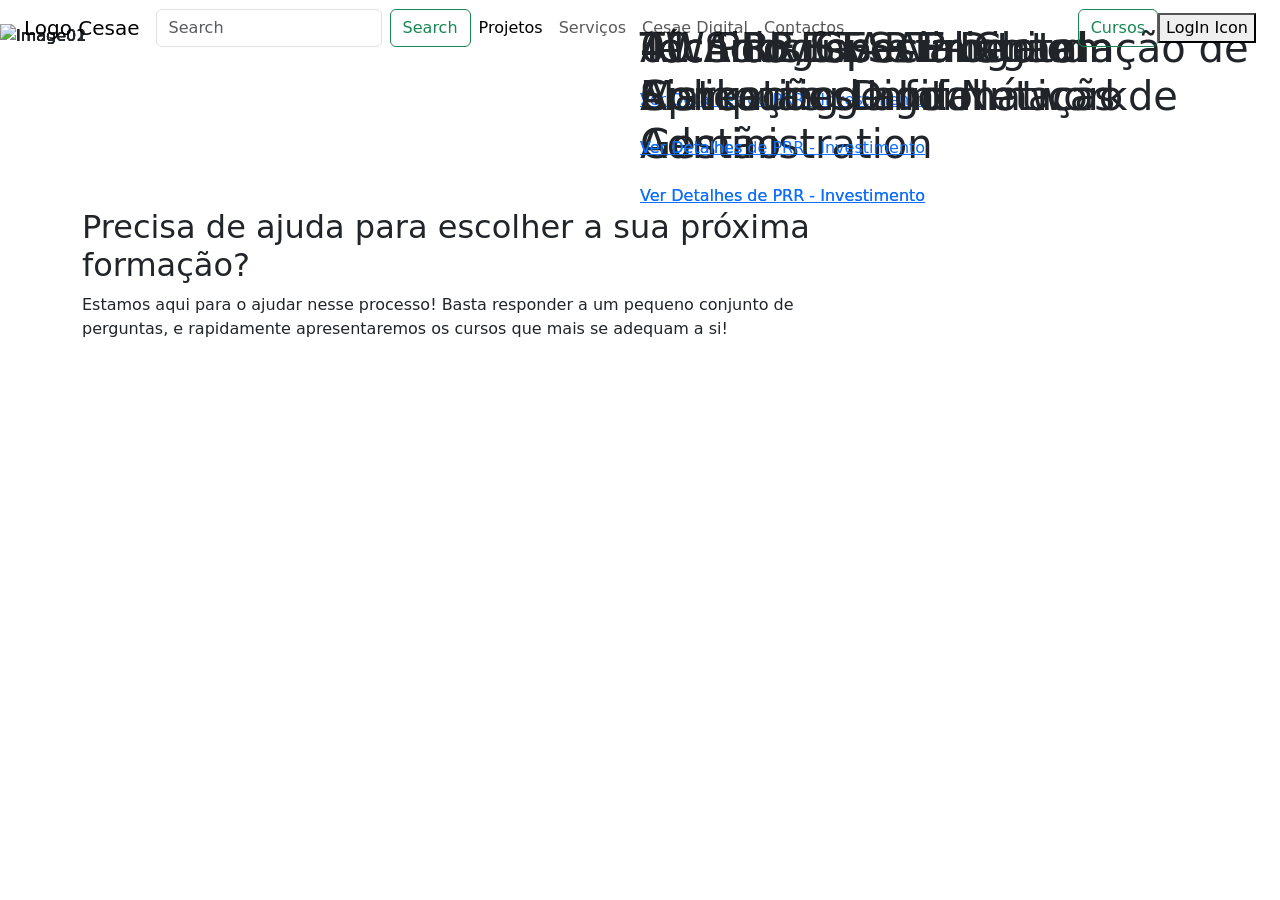
==== index.html @ 1651bfd6 "Simbine_Esqueleto" ====
<!DOCTYPE html>
<html lang="pt">
<head>
    <meta charset="UTF-8">
    <meta name="viewport" content="width=device-width, initial-scale=1.0">
    <title>Document</title>
</head>
<link rel="stylesheet" href="https://cdn.jsdelivr.net/npm/bootstrap@5.3.8/dist/css/bootstrap.min.css">
<link rel="shortcut icon" href="images/icons/favicon.png" type="image/x-icon">
<body>
<!----Barra NAV-->
<!----Source (https://getbootstrap.com/docs/5.3/components/navbar/)-->


<nav class="navbar navbar-expand-lg fixed-top">
  <div class="container-fluid px-3 px-lg-4">
    <a class="navbar-brand" href="#">
        <img src="">Logo Cesae</a>
    <form class="d-flex" role="search">
        <input class="form-control me-2" type="search" placeholder="Search" aria-label="Search"/>
        <button class="btn btn-outline-success" type="submit">Search</button>
    </form>

    <button class="navbar-toggler" type="button" data-bs-toggle="collapse" data-bs-target="#navbarSupportedContent" aria-controls="navbarSupportedContent" aria-expanded="false" aria-label="Toggle navigation">
      <span class="navbar-toggler-icon"></span>
    </button>
    <div class="collapse navbar-collapse" id="navbarSupportedContent">
      <ul class="navbar-nav me-auto mb-2 mb-lg-0">
        <li class="nav-item"><a class="nav-link active" aria-current="page" href="#">Projetos</a></li>
        <li class="nav-item"><a class="nav-link" href="#">Serviços</a></li>
        <li class="nav-item"><a class="nav-link" href="#">Cesae Digital</a></li>
        <li class="nav-item"><a class="nav-link" href="#">Contactos</a></li>
    </ul>
        <button class="navbar-toggler" type="button" data-bs-toggle="collapse" data-bs-target="#navbarSupportedContent" aria-controls="navbarSupportedContent" aria-expanded="false" aria-label="Toggle navigation">
        <span class="navbar-toggler-icon"></span>
        </button>
        <button class="btn btn-outline-success" type="submit">Cursos</button>
        <button> LogIn Icon</button>
    </div>
  </div>
</nav>

<!---Secçao_Hero_carousel (Turn vertical)-->
<br>
<section>
<div id="carouselExampleAutoplaying" class="carousel slide carousel-vertical" data-bs-ride="carousel">
  <div class="carousel-inner">

    <div class="carousel-item active">
        <div class="row g-0 h-100">
            <div class="col-lg-6 hero-image">
                <img src="" class="d-block w-100" alt="Image01">
            </div>
            <div class="col-lg-6 hero-content d-flex flex-column justify-content-center">
                <h2 class="display-6">01. PRR Investimento</h2>
                <p class="mb-1"></p>
                <p class="mb-1"></p>
                <a class="link-primary" href="#">Ver Detalhes de PRR - Investimento</a>

            </div>
        </div>
    </div>
    
    <div class="carousel-item active">
        <div class="row g-0 h-100">
            <div class="col-lg-6 hero-image">
                <img src="" class="d-block w-100" alt="Image02">
            </div>
            <div class="col-lg-6 hero-content d-flex flex-column justify-content-center">
                <h2 class="display-6">40 Anos CESAE Digital</h2>
                <p class="mb-1"></p>
                <p class="mb-1"></p>
                <a class="link-primary" href="#">2</a>

            </div>
        </div>
    </div>

    <div class="carousel-item active">
        <div class="row g-0 h-100">
            <div class="col-lg-6 hero-image">
                <img src="" class="d-block w-100" alt="Image01">
            </div>
            <div class="col-lg-6 hero-content d-flex flex-column justify-content-center">
                <h2 class="display-6">AWS RE/START - Cloud Computing and Network Administration</h2>
                <p class="mb-1"></p>
                <p class="mb-1"></p>
                <a class="link-primary" href="#">Ver Detalhes de PRR - Investimento</a>

            </div>
        </div>
    </div>

    <div class="carousel-item active">
        <div class="row g-0 h-100">
            <div class="col-lg-6 hero-image">
                <img src="" class="d-block w-100" alt="Image01">
            </div>
            <div class="col-lg-6 hero-content d-flex flex-column justify-content-center">
                <h2 class="display-6">Técnico Especialista em Aplicações Informáticas de Gestão</h2>
                <p class="mb-1"></p>
                <p class="mb-1"></p>
                <a class="link-primary" href="#">Ver Detalhes de PRR - Investimento</a>

            </div>
        </div>
    </div>

    <div class="carousel-item active">
        <div class="row g-0 h-100">
            <div class="col-lg-6 hero-image">
                <img src="" class="d-block w-100" alt="Image01">
            </div>
            <div class="col-lg-6 hero-content d-flex flex-column justify-content-center">
                <h2 class="display-6">Tecnologias e Programação de Sistemas de Informação</h2>
                <p class="mb-1"></p>
                <p class="mb-1"></p>
                <a class="link-primary" href="#">Ver Detalhes de PRR - Investimento</a>

            </div>
        </div>
    </div>

    <div class="carousel-item active">
        <div class="row g-0 h-100">
            <div class="col-lg-6 hero-image">
                <img src="" class="d-block w-100" alt="Image01">
            </div>
            <div class="col-lg-6 hero-content d-flex flex-column justify-content-center">
                <h2 class="display-6">Técnico Especialista em Marketing Digital</h2>
                <p class="mb-1"></p>
                <p class="mb-1"></p>
                <a class="link-primary" href="#">Ver Detalhes</a>

            </div>
        </div>
    </div>
    
    


</section>

<!---Secçao CTA_Purple-->
<section>
    <div class="container">
        <div class="row align-items-center">
            <div class="col-lg-8">
                <h2 class="">Precisa de ajuda para escolher a sua próxima formação?</h2>
                <p>Estamos aqui para o ajudar nesse processo! Basta responder a um pequeno conjunto de perguntas, e rapidamente apresentaremos os cursos que mais se adequam a si!</p>
            </div>
            <div>
                <a href="Preciso de ajuda"></a>
            </div>
        </div>
    </div>
</section>

<!---Fim Secçao CTA_Purple-->


<!---Secçao Cursos_Destaque-->
<section>







</section>

<!--Fim-Secçao Cursos_Destaque-->
    
</body>

<script src="https://cdn.jsdelivr.net/npm/bootstrap@5.3.8/dist/js/bootstrap.bundle.min.js"></script>

</html>
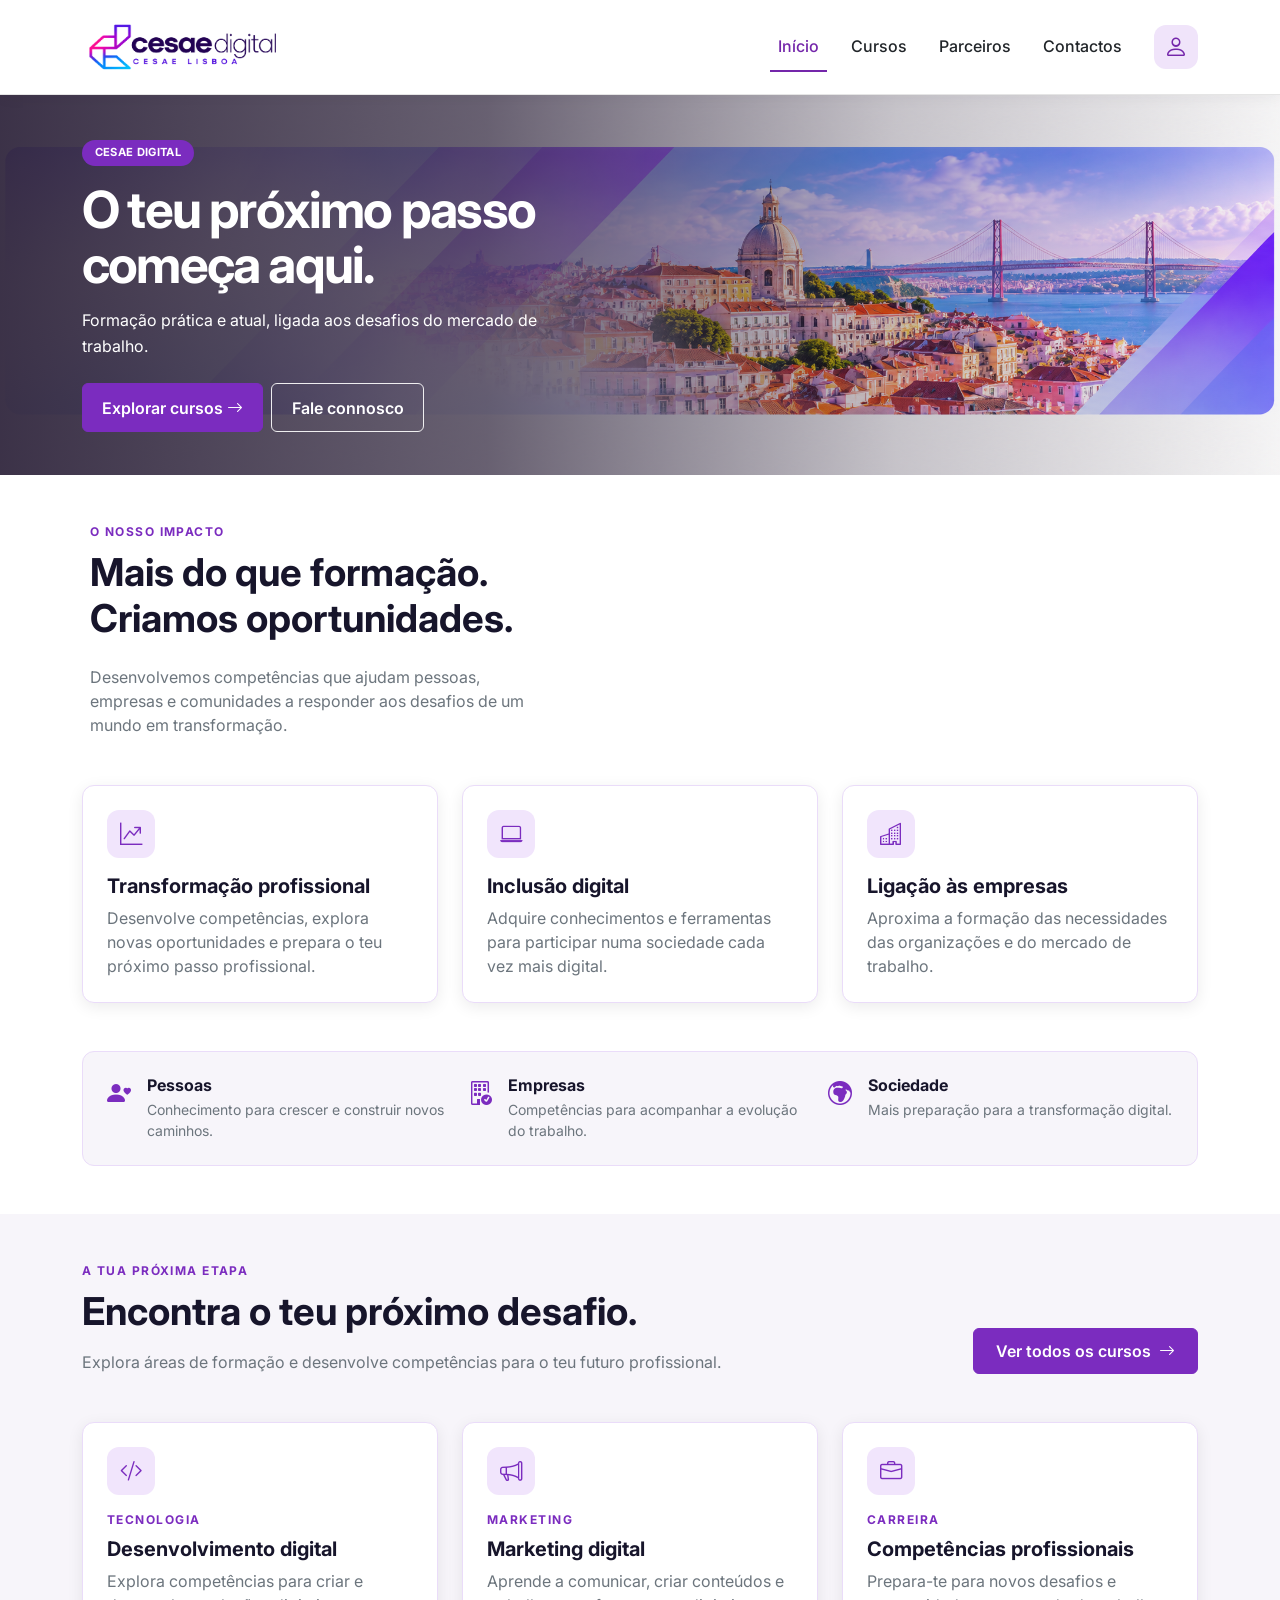
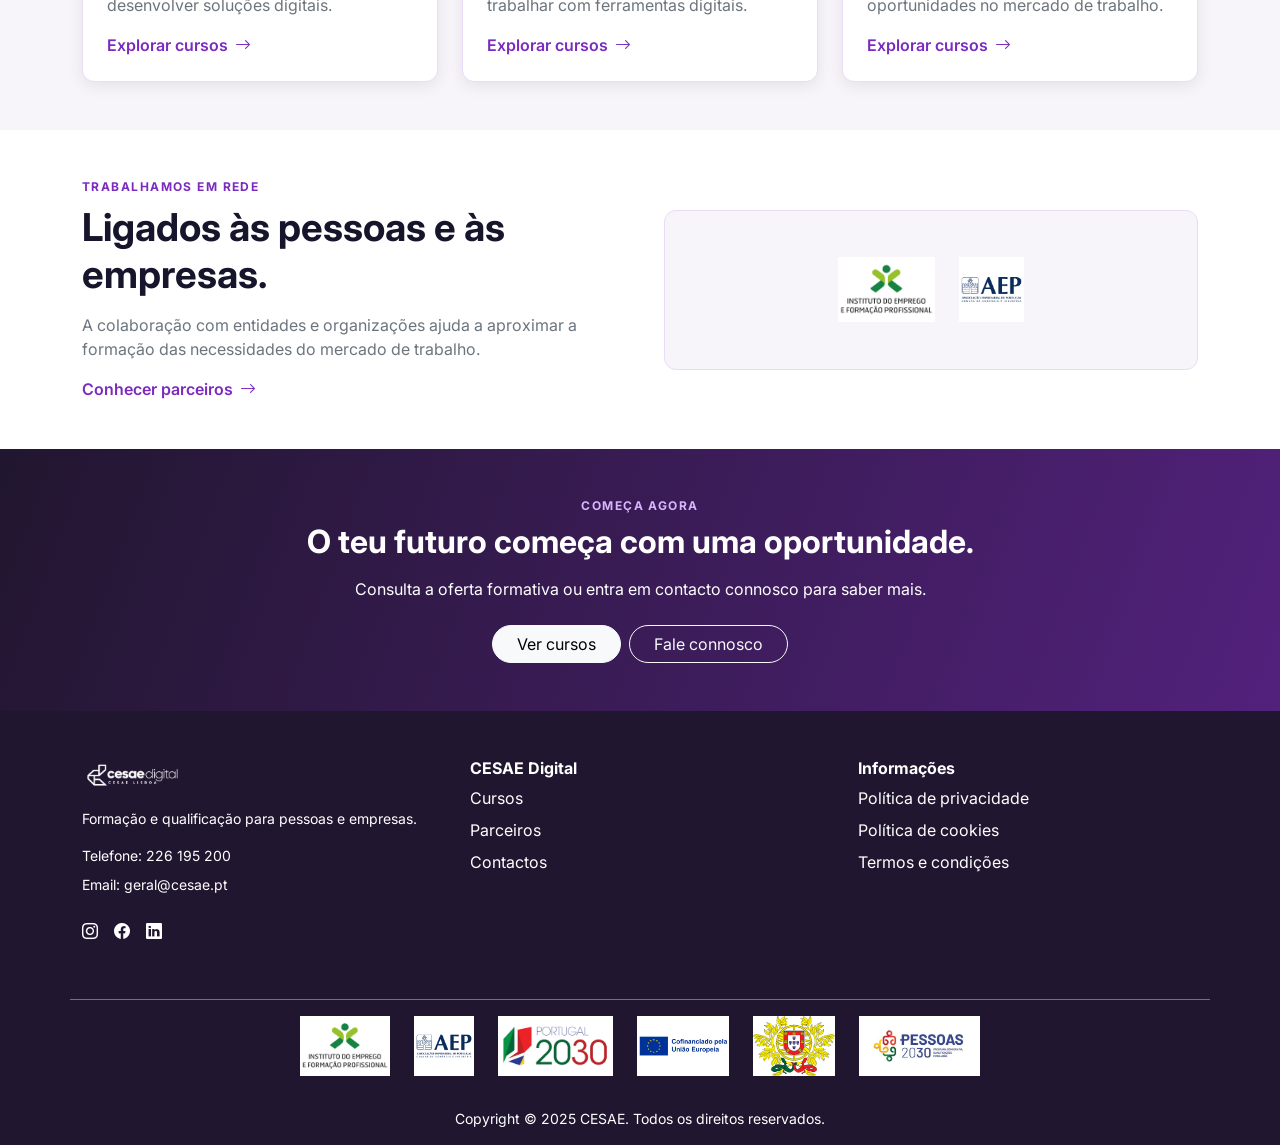
==== commit d720485d: "SocialFooter_Links_update" ====
--- a/index.html
+++ b/index.html
@@ -1,179 +1,584 @@
 <!DOCTYPE html>
 <html lang="pt">
+
 <head>
+
     <meta charset="UTF-8">
+
     <meta name="viewport" content="width=device-width, initial-scale=1.0">
-    <title>Document</title>
+
+    <title>Home</title>
+    <link rel="icon" href="/images/icons/favicon.png" type="image/png">
+
+    <!-- Fonte global: Inter, utilizada em todo o site -->
+    <link href="https://fonts.googleapis.com/css2?family=Inter:wght@400;500;600;700;800&display=swap" rel="stylesheet">
+
+    <!-- Bootstrap 5.3: grelha, componentes e utilitários de layout -->
+    <link href="https://cdn.jsdelivr.net/npm/bootstrap@5.3.8/dist/css/bootstrap.min.css" rel="stylesheet">
+
+    <!-- Bootstrap Icons: ícones de perfil, redes sociais e outros elementos -->
+    <link href="https://cdn.jsdelivr.net/npm/bootstrap-icons@1.11.3/font/bootstrap-icons.min.css" rel="stylesheet">
+
+    <!-- CSS global: estilos partilhados por todas as páginas -->
+    <link rel="stylesheet" href="../css/style.css">
+
+    <!-- CSS específico: estilos exclusivos da página de cursos -->
+    <link rel="stylesheet" href="css/index.css">
+
 </head>
-<link rel="stylesheet" href="https://cdn.jsdelivr.net/npm/bootstrap@5.3.8/dist/css/bootstrap.min.css">
-<link rel="shortcut icon" href="images/icons/favicon.png" type="image/x-icon">
+
 <body>
-<!----Barra NAV-->
-<!----Source (https://getbootstrap.com/docs/5.3/components/navbar/)-->
-
-
-<nav class="navbar navbar-expand-lg fixed-top">
-  <div class="container-fluid px-3 px-lg-4">
-    <a class="navbar-brand" href="#">
-        <img src="">Logo Cesae</a>
-    <form class="d-flex" role="search">
-        <input class="form-control me-2" type="search" placeholder="Search" aria-label="Search"/>
-        <button class="btn btn-outline-success" type="submit">Search</button>
-    </form>
-
-    <button class="navbar-toggler" type="button" data-bs-toggle="collapse" data-bs-target="#navbarSupportedContent" aria-controls="navbarSupportedContent" aria-expanded="false" aria-label="Toggle navigation">
-      <span class="navbar-toggler-icon"></span>
-    </button>
-    <div class="collapse navbar-collapse" id="navbarSupportedContent">
-      <ul class="navbar-nav me-auto mb-2 mb-lg-0">
-        <li class="nav-item"><a class="nav-link active" aria-current="page" href="#">Projetos</a></li>
-        <li class="nav-item"><a class="nav-link" href="#">Serviços</a></li>
-        <li class="nav-item"><a class="nav-link" href="#">Cesae Digital</a></li>
-        <li class="nav-item"><a class="nav-link" href="#">Contactos</a></li>
-    </ul>
-        <button class="navbar-toggler" type="button" data-bs-toggle="collapse" data-bs-target="#navbarSupportedContent" aria-controls="navbarSupportedContent" aria-expanded="false" aria-label="Toggle navigation">
-        <span class="navbar-toggler-icon"></span>
-        </button>
-        <button class="btn btn-outline-success" type="submit">Cursos</button>
-        <button> LogIn Icon</button>
-    </div>
-  </div>
-</nav>
-
-<!---Secçao_Hero_carousel (Turn vertical)-->
-<br>
-<section>
-<div id="carouselExampleAutoplaying" class="carousel slide carousel-vertical" data-bs-ride="carousel">
-  <div class="carousel-inner">
-
-    <div class="carousel-item active">
-        <div class="row g-0 h-100">
-            <div class="col-lg-6 hero-image">
-                <img src="" class="d-block w-100" alt="Image01">
-            </div>
-            <div class="col-lg-6 hero-content d-flex flex-column justify-content-center">
-                <h2 class="display-6">01. PRR Investimento</h2>
-                <p class="mb-1"></p>
-                <p class="mb-1"></p>
-                <a class="link-primary" href="#">Ver Detalhes de PRR - Investimento</a>
-
+
+
+    <!-- ========================================
+         1. NAVEGAÇÃO
+    ========================================= -->
+
+    <nav class="navbar navbar-expand-lg sticky-top bg-white">
+        <div class="container">
+            <a class="navbar-brand" href="index.html">
+                <img src="images/icons/cesae-digital-logo1.png" alt="CESAE Digital" class="logo-cesae">
+            </a>
+
+            <button class="navbar-toggler" type="button" data-bs-toggle="collapse" data-bs-target="#mainNav"
+                aria-controls="mainNav" aria-expanded="false" aria-label="Abrir menu">
+                <span class="navbar-toggler-icon"></span>
+            </button>
+
+            <div class="collapse navbar-collapse" id="mainNav">
+                <ul class="navbar-nav ms-auto align-items-lg-center gap-lg-3">
+                    <li class="nav-item">
+                        <a class="nav-link active" aria-current="page" href="index.html">Início</a>
+                    </li>
+                    <li class="nav-item">
+                        <a class="nav-link" href="pages/cursos.html">Cursos</a>
+                    </li>
+                    <li class="nav-item">
+                        <a class="nav-link" href="pages/parceiros.html">Parceiros</a>
+                    </li>
+                    <li class="nav-item">
+                        <a class="nav-link" href="pages/contactos.html">Contactos</a>
+                    </li>
+                    <li class="nav-item">
+                        <a class="btn-login ms-lg-2" href="#" aria-label="Iniciar sessão">
+                            <i class="bi bi-person" aria-hidden="true"></i>
+                        </a>
+                    </li>
+                </ul>
             </div>
         </div>
-    </div>
-    
-    <div class="carousel-item active">
-        <div class="row g-0 h-100">
-            <div class="col-lg-6 hero-image">
-                <img src="" class="d-block w-100" alt="Image02">
-            </div>
-            <div class="col-lg-6 hero-content d-flex flex-column justify-content-center">
-                <h2 class="display-6">40 Anos CESAE Digital</h2>
-                <p class="mb-1"></p>
-                <p class="mb-1"></p>
-                <a class="link-primary" href="#">2</a>
+    </nav>
+
+    <!-- Fim da navegação -->
+
+
+
+    <main>
+
+        <!-- ========================================
+             2. BANNER PRINCIPAL
+        ========================================= -->
+
+        <section class="home-hero" aria-labelledby="home-hero-title">
+            <img src="images/cursos/Header_Pag_Cursos.png" alt="" aria-hidden="true" class="home-hero-image">
+
+            <div class="home-hero-overlay"></div>
+
+            <div class="container home-hero-content">
+                <div class="row">
+                    <div class="col-12 col-md-8 col-lg-6">
+                        <span class="badge rounded-pill mb-3">
+                            CESAE DIGITAL
+                        </span>
+
+                        <h1 id="home-hero-title" class="fw-bold mb-3">
+                            O teu próximo passo começa aqui.
+                        </h1>
+
+                        <p class="mb-4">
+                            Formação prática e atual, ligada aos desafios do mercado de trabalho.
+                        </p>
+
+                        <div class="d-flex flex-column flex-sm-row gap-2">
+                            <a href="pages/cursos.html" class="btn btn-brand">
+                                Explorar cursos
+                                <i class="bi bi-arrow-right ms-1" aria-hidden="true"></i>
+                            </a>
+
+                            <a href="pages/contactos.html" class="btn btn-outline-light">
+                                Fale connosco
+                            </a>
+                        </div>
+                    </div>
+                </div>
+            </div>
+        </section>
+
+        <!-- ========================================
+             3. IMPACTO INSTITUCIONAL
+        ========================================= -->
+
+        <section class="home-impact py-4 py-lg-5">
+
+            <div class="container">
+
+                <div class="container align-items-end g-3 mb-4 mb-lg-5">
+
+                    <div class="col-12 col-lg-7">
+                        <p class="section-label mb-2">O NOSSO IMPACTO</p>
+
+                        <h2 class="section-title fw-bold mb-0">
+                            Mais do que formação.
+                            <span class="d-block">Criamos oportunidades.</span>
+                        </h2>
+                    </div>
+                    <br>
+                    <div class="col-12 col-lg-5">
+                        <p class="text-secondary mb-0">
+                            Desenvolvemos competências que ajudam pessoas,
+                            empresas e comunidades a responder aos desafios
+                            de um mundo em transformação.
+                        </p>
+                    </div>
+
+                </div>
+
+
+                <div class="row row-cols-1 row-cols-md-3 g-3 g-lg-4 mb-4 mb-lg-5">
+
+                    <div class="col">
+                        <article class="impact-card h-100 p-3 p-lg-4">
+
+                            <div class="impact-icon mb-3">
+                                <i class="bi bi-graph-up-arrow" aria-hidden="true"></i>
+                            </div>
+
+                            <h3 class="h5 fw-bold">Transformação profissional</h3>
+
+                            <p class="text-secondary mb-0">
+                                Desenvolve competências, explora novas oportunidades
+                                e prepara o teu próximo passo profissional.
+                            </p>
+
+                        </article>
+                    </div>
+
+                    <div class="col">
+                        <article class="impact-card h-100 p-3 p-lg-4">
+
+                            <div class="impact-icon mb-3">
+                                <i class="bi bi-laptop" aria-hidden="true"></i>
+                            </div>
+
+                            <h3 class="h5 fw-bold">Inclusão digital</h3>
+
+                            <p class="text-secondary mb-0">
+                                Adquire conhecimentos e ferramentas para participar
+                                numa sociedade cada vez mais digital.
+                            </p>
+
+                        </article>
+                    </div>
+
+                    <div class="col">
+                        <article class="impact-card h-100 p-3 p-lg-4">
+
+                            <div class="impact-icon mb-3">
+                                <i class="bi bi-buildings" aria-hidden="true"></i>
+                            </div>
+
+                            <h3 class="h5 fw-bold">Ligação às empresas</h3>
+
+                            <p class="text-secondary mb-0">
+                                Aproxima a formação das necessidades das organizações
+                                e do mercado de trabalho.
+                            </p>
+
+                        </article>
+                    </div>
+
+                </div>
+
+
+                <!-- Pessoas, empresas e sociedade -->
+
+                <div class="impact-strip p-3 p-lg-4">
+
+                    <div class="row g-3">
+
+                        <div class="col-12 col-md-4">
+                            <div class="d-flex gap-3 align-items-start">
+                                <i class="bi bi-person-heart impact-strip-icon" aria-hidden="true"></i>
+
+                                <div>
+                                    <h3 class="h6 fw-bold mb-1">Pessoas</h3>
+                                    <p class="small text-secondary mb-0">
+                                        Conhecimento para crescer e construir novos caminhos.
+                                    </p>
+                                </div>
+                            </div>
+                        </div>
+
+                        <div class="col-12 col-md-4">
+                            <div class="d-flex gap-3 align-items-start">
+                                <i class="bi bi-building-check impact-strip-icon" aria-hidden="true"></i>
+
+                                <div>
+                                    <h3 class="h6 fw-bold mb-1">Empresas</h3>
+                                    <p class="small text-secondary mb-0">
+                                        Competências para acompanhar a evolução do trabalho.
+                                    </p>
+                                </div>
+                            </div>
+                        </div>
+
+                        <div class="col-12 col-md-4">
+                            <div class="d-flex gap-3 align-items-start">
+                                <i class="bi bi-globe-europe-africa impact-strip-icon" aria-hidden="true"></i>
+
+                                <div>
+                                    <h3 class="h6 fw-bold mb-1">Sociedade</h3>
+                                    <p class="small text-secondary mb-0">
+                                        Mais preparação para a transformação digital.
+                                    </p>
+                                </div>
+                            </div>
+                        </div>
+
+                    </div>
+                </div>
+
+            </div>
+        </section>
+
+
+        <!-- ========================================
+             4. CURSOS EM DESTAQUE
+             Uma única secção de formação.
+        ========================================= -->
+
+        <section class="home-courses py-4 py-lg-5">
+
+            <div class="container">
+
+                <div class="row align-items-end g-3 mb-4 mb-lg-5">
+
+                    <div class="col-12 col-lg-8">
+                        <p class="section-label mb-2">A TUA PRÓXIMA ETAPA</p>
+
+                        <h2 class="section-title fw-bold mb-3">
+                            Encontra o teu próximo desafio.
+                        </h2>
+
+                        <p class="text-secondary mb-0">
+                            Explora áreas de formação e desenvolve competências
+                            para o teu futuro profissional.
+                        </p>
+                    </div>
+
+                    <div class="col-12 col-lg-4 text-lg-end">
+                        <a href="pages/cursos.html" class="btn btn-brand">
+                            Ver todos os cursos
+                            <i class="bi bi-arrow-right ms-1" aria-hidden="true"></i>
+                        </a>
+                    </div>
+
+                </div>
+
+
+                <div class="row row-cols-1 row-cols-sm-2 row-cols-lg-3 g-3 g-lg-4">
+
+                    <div class="col">
+                        <article class="course-card h-100 p-3 p-lg-4">
+
+                            <div class="course-icon mb-3">
+                                <i class="bi bi-code-slash" aria-hidden="true"></i>
+                            </div>
+
+                            <p class="section-label mb-2">TECNOLOGIA</p>
+
+                            <h3 class="h5 fw-bold">Desenvolvimento digital</h3>
+
+                            <p class="text-secondary">
+                                Explora competências para criar e desenvolver soluções digitais.
+                            </p>
+
+                            <a href="pages/cursos.html" class="card-link">
+                                Explorar cursos
+                                <i class="bi bi-arrow-right" aria-hidden="true"></i>
+                            </a>
+
+                        </article>
+                    </div>
+
+                    <div class="col">
+                        <article class="course-card h-100 p-3 p-lg-4">
+
+                            <div class="course-icon mb-3">
+                                <i class="bi bi-megaphone" aria-hidden="true"></i>
+                            </div>
+
+                            <p class="section-label mb-2">MARKETING</p>
+
+                            <h3 class="h5 fw-bold">Marketing digital</h3>
+
+                            <p class="text-secondary">
+                                Aprende a comunicar, criar conteúdos e trabalhar
+                                com ferramentas digitais.
+                            </p>
+
+                            <a href="pages/cursos.html" class="card-link">
+                                Explorar cursos
+                                <i class="bi bi-arrow-right" aria-hidden="true"></i>
+                            </a>
+
+                        </article>
+                    </div>
+
+                    <div class="col">
+                        <article class="course-card h-100 p-3 p-lg-4">
+
+                            <div class="course-icon mb-3">
+                                <i class="bi bi-briefcase" aria-hidden="true"></i>
+                            </div>
+
+                            <p class="section-label mb-2">CARREIRA</p>
+
+                            <h3 class="h5 fw-bold">Competências profissionais</h3>
+
+                            <p class="text-secondary">
+                                Prepara-te para novos desafios e oportunidades
+                                no mercado de trabalho.
+                            </p>
+
+                            <a href="pages/cursos.html" class="card-link">
+                                Explorar cursos
+                                <i class="bi bi-arrow-right" aria-hidden="true"></i>
+                            </a>
+
+                        </article>
+                    </div>
+
+                </div>
+
+            </div>
+        </section>
+
+
+        <!-- ========================================
+             5. PARCERIAS
+        ========================================= -->
+
+        <section class="home-partners py-4 py-lg-5">
+
+            <div class="container">
+
+                <div class="row align-items-center g-4 g-lg-5">
+
+                    <div class="col-12 col-lg-6">
+
+                        <p class="section-label mb-2">TRABALHAMOS EM REDE</p>
+
+                        <h2 class="section-title fw-bold mb-3">
+                            Ligados às pessoas e às empresas.
+                        </h2>
+
+                        <p class="text-secondary mb-3">
+                            A colaboração com entidades e organizações ajuda
+                            a aproximar a formação das necessidades do mercado
+                            de trabalho.
+                        </p>
+
+                        <a href="pages/parceiros.html" class="card-link">
+                            Conhecer parceiros
+                            <i class="bi bi-arrow-right" aria-hidden="true"></i>
+                        </a>
+
+                    </div>
+
+                    <div class="col-12 col-lg-6">
+
+                        <div class="partner-logos d-flex flex-wrap align-items-center
+                                    justify-content-center gap-4 p-4">
+
+                            <img src="images/footer/iefp.png" alt="IEFP" loading="lazy">
+
+                            <img src="images/footer/aep.png" alt="AEP" loading="lazy">
+
+                        </div>
+
+                    </div>
+
+                </div>
+
+            </div>
+        </section>
+
+
+        <!-- ========================================
+             6. CHAMADA PARA AÇÃO
+        ========================================= -->
+
+        <section class="home-cta py-4 py-lg-5 text-center text-white">
+
+            <div class="container">
+
+                <p class="cta-label mb-2">COMEÇA AGORA</p>
+
+                <h2 class="fw-bold mb-3">
+                    O teu futuro começa com uma oportunidade.
+                </h2>
+
+                <p class="mx-auto mb-4">
+                    Consulta a oferta formativa ou entra em contacto connosco
+                    para saber mais.
+                </p>
+
+                <div class="d-flex flex-column flex-sm-row justify-content-center gap-2">
+
+                    <a href="pages/cursos.html" class="btn btn-light rounded-pill px-4">
+                        Ver cursos
+                    </a>
+
+                    <a href="pages/contactos.html" class="btn btn-outline-light rounded-pill px-4">
+                        Fale connosco
+                    </a>
+
+                </div>
+
+            </div>
+        </section>
+
+    </main>
+
+
+    <!-- ========================================
+         7. RODAPÉ
+    ========================================= -->
+
+    <footer class="footer-cesae text-white">
+
+        <div class="container py-4 py-lg-5">
+
+            <div class="row g-4 g-lg-5">
+
+                <!-- Contactos -->
+
+                <div class="col-12 col-md-5 col-lg-4">
+
+                    <img src="images/icons/cesae-digital-logo-white.png" alt="CESAE Digital" class="footer-logo mb-3">
+
+                    <p class="small">
+                        Formação e qualificação para pessoas e empresas.
+                    </p>
+
+                    <address class="small">
+                        Telefone:
+                        <a href="tel:+351226195200" class="footer-link">
+                            226 195 200
+                        </a>
+                        <br>
+
+                        Email:
+                        <a href="mailto:geral@cesae.pt" class="footer-link">
+                            geral@cesae.pt
+                        </a>
+                    </address>
+
+                    <nav aria-label="Redes sociais" class="d-flex gap-3">
+
+                        <a href="https://www.instagram.com/cesae.digital/?hl=en" class="footer-link" aria-label="Instagram">
+                            <i class="bi bi-instagram" aria-hidden="true"></i>
+                        </a>
+
+                        <a href="https://www.facebook.com/CesaeDigital/" class="footer-link" aria-label="Facebook">
+                            <i class="bi bi-facebook" aria-hidden="true"></i>
+                        </a>
+
+                        <a href="https://www.linkedin.com/school/cesae-digital/home/" class="footer-link" aria-label="LinkedIn">
+                            <i class="bi bi-linkedin" aria-hidden="true"></i>
+                        </a>
+
+                    </nav>
+
+                </div>
+
+
+                <!-- Navegação -->
+
+                <nav class="col-6 col-md-3 col-lg-4" aria-label="Navegação do rodapé">
+
+                    <h2 class="h6 fw-bold">CESAE Digital</h2>
+
+                    <ul class="list-unstyled footer-list">
+                        <li><a href="pages/cursos.html" class="footer-link">Cursos</a></li>
+                        <li><a href="pages/parceiros.html" class="footer-link">Parceiros</a></li>
+                        <li><a href="pages/contactos.html" class="footer-link">Contactos</a></li>
+                    </ul>
+
+                </nav>
+
+
+                <!-- Informação legal -->
+
+                <nav class="col-6 col-md-4 col-lg-4" aria-label="Informação legal">
+
+                    <h2 class="h6 fw-bold">Informações</h2>
+
+                    <ul class="list-unstyled footer-list">
+                        <li><a href="#" class="footer-link">Política de privacidade</a></li>
+                        <li><a href="#" class="footer-link">Política de cookies</a></li>
+                        <li><a href="#" class="footer-link">Termos e condições</a></li>
+                    </ul>
+
+                </nav>
 
             </div>
         </div>
-    </div>
-
-    <div class="carousel-item active">
-        <div class="row g-0 h-100">
-            <div class="col-lg-6 hero-image">
-                <img src="" class="d-block w-100" alt="Image01">
-            </div>
-            <div class="col-lg-6 hero-content d-flex flex-column justify-content-center">
-                <h2 class="display-6">AWS RE/START - Cloud Computing and Network Administration</h2>
-                <p class="mb-1"></p>
-                <p class="mb-1"></p>
-                <a class="link-primary" href="#">Ver Detalhes de PRR - Investimento</a>
-
-            </div>
+
+
+        <!-- Entidades institucionais -->
+
+        <div class="container border-top border-secondary py-3">
+
+            <div class="d-flex flex-wrap justify-content-center align-items-center gap-4">
+
+                <img src="images/footer/iefp.png" alt="IEFP" class="footer-institutional-logo" loading="lazy">
+
+                <img src="images/footer/aep.png" alt="AEP" class="footer-institutional-logo" loading="lazy">
+
+                <img src="images/footer/apoio-1.png" alt="Entidade institucional" class="footer-institutional-logo"
+                    loading="lazy">
+
+                <img src="images/footer/apoio-2.png" alt="Entidade institucional" class="footer-institutional-logo"
+                    loading="lazy">
+
+                <img src="images/footer/apoio-3.png" alt="Entidade institucional" class="footer-institutional-logo"
+                    loading="lazy">
+
+                <img src="images/footer/apoio-4.png" alt="Entidade institucional" class="footer-institutional-logo"
+                    loading="lazy">
+
+            </div>
+
         </div>
-    </div>
-
-    <div class="carousel-item active">
-        <div class="row g-0 h-100">
-            <div class="col-lg-6 hero-image">
-                <img src="" class="d-block w-100" alt="Image01">
-            </div>
-            <div class="col-lg-6 hero-content d-flex flex-column justify-content-center">
-                <h2 class="display-6">Técnico Especialista em Aplicações Informáticas de Gestão</h2>
-                <p class="mb-1"></p>
-                <p class="mb-1"></p>
-                <a class="link-primary" href="#">Ver Detalhes de PRR - Investimento</a>
-
-            </div>
+
+
+        <div class="container text-center py-3">
+
+            <p class="small mb-0">
+                Copyright © 2025 CESAE. Todos os direitos reservados.
+            </p>
+
         </div>
-    </div>
-
-    <div class="carousel-item active">
-        <div class="row g-0 h-100">
-            <div class="col-lg-6 hero-image">
-                <img src="" class="d-block w-100" alt="Image01">
-            </div>
-            <div class="col-lg-6 hero-content d-flex flex-column justify-content-center">
-                <h2 class="display-6">Tecnologias e Programação de Sistemas de Informação</h2>
-                <p class="mb-1"></p>
-                <p class="mb-1"></p>
-                <a class="link-primary" href="#">Ver Detalhes de PRR - Investimento</a>
-
-            </div>
-        </div>
-    </div>
-
-    <div class="carousel-item active">
-        <div class="row g-0 h-100">
-            <div class="col-lg-6 hero-image">
-                <img src="" class="d-block w-100" alt="Image01">
-            </div>
-            <div class="col-lg-6 hero-content d-flex flex-column justify-content-center">
-                <h2 class="display-6">Técnico Especialista em Marketing Digital</h2>
-                <p class="mb-1"></p>
-                <p class="mb-1"></p>
-                <a class="link-primary" href="#">Ver Detalhes</a>
-
-            </div>
-        </div>
-    </div>
-    
-    
-
-
-</section>
-
-<!---Secçao CTA_Purple-->
-<section>
-    <div class="container">
-        <div class="row align-items-center">
-            <div class="col-lg-8">
-                <h2 class="">Precisa de ajuda para escolher a sua próxima formação?</h2>
-                <p>Estamos aqui para o ajudar nesse processo! Basta responder a um pequeno conjunto de perguntas, e rapidamente apresentaremos os cursos que mais se adequam a si!</p>
-            </div>
-            <div>
-                <a href="Preciso de ajuda"></a>
-            </div>
-        </div>
-    </div>
-</section>
-
-<!---Fim Secçao CTA_Purple-->
-
-
-<!---Secçao Cursos_Destaque-->
-<section>
-
-
-
-
-
-
-
-</section>
-
-<!--Fim-Secçao Cursos_Destaque-->
-    
+
+    </footer>
+
+
+    <!-- Bootstrap JavaScript -->
+
+    <script src="https://cdn.jsdelivr.net/npm/bootstrap@5.3.8/dist/js/bootstrap.bundle.min.js"></script>
+
 </body>
 
-<script src="https://cdn.jsdelivr.net/npm/bootstrap@5.3.8/dist/js/bootstrap.bundle.min.js"></script>
-
 </html>
--- a/css/style.css
+++ b/css/style.css
@@ -0,0 +1,301 @@
+
+/* ========================================
+   1. VARIÁVEIS GLOBAIS
+======================================== */
+
+:root {
+    --cor-primaria: #7B2CBF;
+    --cor-secundaria: #21162f;
+    --cor-texto: #17152b;
+    --cor-fundo: #ffffff;
+    --cor-fundo-claro: #f7f5fa;
+    --cor-texto-claro: #ffffff;
+    --cor-borda: #eadcf9;
+    --cor-destaque: #d8b4ff;
+
+    --fonte-principal: 'Inter', sans-serif;
+
+    --raio-cartao: 12px;
+    --sombra-cartao: 0 4px 16px rgba(0, 0, 0, 0.08);
+}
+
+/* ========================================
+   2. ESTILOS GERAIS
+======================================== */
+
+* {
+    box-sizing: border-box;
+}
+
+body {
+    margin: 0;
+    font-family: var(--fonte-principal);
+    color: var(--cor-texto);
+    background-color: var(--cor-fundo);
+}
+
+img {
+    max-width: 100%;
+    height: auto;
+}
+
+a {
+    text-decoration: none;
+}
+
+/* ========================================
+   3. LOGÓTIPO
+======================================== */
+
+.logo-cesae {
+    display: block;
+    width: 200px;
+    max-width: 100%;
+    height: auto;
+    object-fit: contain;
+}
+
+/* ========================================
+   4. NAVBAR
+   Referência visual: página Cursos
+======================================== */
+
+.navbar {
+    position: relative;
+    z-index: 1030;
+    min-height: 94px;
+    padding: 0;
+    background-color: #ffffff;
+    border-bottom: 1px solid #e5e5e5;
+    box-shadow: 0 2px 14px rgba(41, 36, 58, 0.06);
+}
+
+.navbar .container {
+    min-height: 94px;
+}
+
+.navbar .navbar-brand {
+    display: flex;
+    align-items: center;
+    margin-right: auto;
+}
+
+.navbar .navbar-brand img,
+.navbar .logo-cesae {
+    display: block;
+    width: 200px;
+    max-width: 100%;
+    height: auto;
+    object-fit: contain;
+}
+
+/* Links de navegação */
+
+.navbar .navbar-nav {
+    align-items: center;
+    gap: 1.25rem;
+}
+
+.navbar .nav-link {
+    position: relative;
+    display: inline-block;
+    padding: 12px 8px;
+    border-bottom: 2px solid transparent;
+    color: #212529;
+    font-family: "Inter", sans-serif;
+    font-size: 16px;
+    font-weight: 500;
+    transition: color 0.2s ease, border-color 0.2s ease;
+}
+
+.navbar .nav-link:hover,
+.navbar .nav-link.active {
+    color: #7426AA;
+    border-bottom-color: #7426AA;
+}
+
+.navbar .nav-link:focus-visible {
+    outline: 2px solid var(--cor-primaria);
+    outline-offset: 3px;
+}
+
+/* Botão de perfil */
+
+.navbar .btn-login {
+    display: inline-flex;
+    align-items: center;
+    justify-content: center;
+    width: 44px;
+    height: 44px;
+    margin-left: 0.5rem;
+    padding: 0;
+    color: #7426AA;
+    background-color: #f0e4fa;
+    border: none;
+    border-radius: 12px;
+    font-size: 24px;
+    line-height: 1;
+    text-decoration: none;
+    transition: background-color 0.2s ease, color 0.2s ease;
+}
+
+.navbar .btn-login:hover {
+    color: #581985;
+    background-color: #e5d0f5;
+}
+
+.navbar .btn-login i {
+    line-height: 1;
+}
+
+.navbar .btn-login:focus-visible {
+    outline: 2px solid var(--cor-primaria);
+    outline-offset: 3px;
+}
+
+/* Botão de menu mobile */
+
+.navbar .navbar-toggler {
+    border-color: var(--cor-borda);
+}
+
+.navbar .navbar-toggler:focus {
+    box-shadow: 0 0 0 0.15rem rgba(121, 40, 200, 0.2);
+}
+
+/* ========================================
+   5. BOTÕES
+======================================== */
+
+.btn-brand {
+    padding: 10px 22px;
+    color: var(--cor-texto-claro);
+    background-color: var(--cor-primaria);
+    border: 1px solid var(--cor-primaria);
+    border-radius: 6px;
+    font-weight: 600;
+    transition:
+        background-color 0.2s ease,
+        border-color 0.2s ease;
+}
+
+.btn-brand:hover,
+.btn-brand:focus-visible {
+    color: var(--cor-texto-claro);
+    background-color: var(--cor-secundaria);
+    border-color: var(--cor-secundaria);
+}
+
+/* ========================================
+   6. RODAPÉ
+======================================== */
+
+.footer-cesae {
+    color: var(--cor-texto-claro);
+    background-color: var(--cor-secundaria);
+}
+
+.footer-cesae a {
+    color: var(--cor-texto-claro);
+}
+
+.footer-cesae a:hover,
+.footer-cesae a:focus {
+    color: var(--cor-destaque);
+}
+
+.footer-cesae h2,
+.footer-cesae h3,
+.footer-cesae h4,
+.footer-cesae h5 {
+    color: var(--cor-texto-claro);
+}
+
+.footer-link {
+    display: inline-block;
+    margin-bottom: 8px;
+}
+
+.footer-list {
+    padding: 0;
+    margin: 0;
+    list-style: none;
+}
+
+.footer-logo {
+    max-width: 100px;
+    max-height: 55px;
+    object-fit: contain;
+}
+
+.footer-institutional-logo {
+    max-width: 130px;
+    max-height: 60px;
+    object-fit: contain;
+}
+
+/* ========================================
+   7. RESPONSIVIDADE
+======================================== */
+
+/* Tablets e ecrãs mais pequenos */
+
+@media (max-width: 991.98px) {
+    .navbar,
+    .navbar .container {
+        min-height: 76px;
+    }
+
+    .navbar {
+        padding: 0.5rem 0;
+    }
+
+    .navbar .navbar-nav {
+        align-items: stretch;
+        gap: 0;
+        padding-top: 0.75rem;
+    }
+
+    .navbar .nav-link {
+        display: block;
+        padding: 0.75rem 0;
+    }
+
+    .navbar .nav-link.active {
+        border-bottom-color: transparent;
+    }
+
+    .navbar .btn-login {
+        margin-top: 0.5rem;
+        margin-bottom: 0.5rem;
+        margin-left: 0;
+    }
+}
+
+/* Telemóveis */
+
+@media (max-width: 767.98px) {
+    .navbar .navbar-brand img,
+    .navbar .logo-cesae {
+        width: 150px;
+    }
+
+    .footer-cesae {
+        text-align: center;
+    }
+
+    .footer-cesae .footer-logo,
+    .footer-cesae .footer-institutional-logo {
+        margin: 0 auto;
+    }
+}
+
+/* Acessibilidade: reduzir animações */
+
+@media (prefers-reduced-motion: reduce) {
+    .navbar .nav-link,
+    .navbar .btn-login,
+    .btn-brand {
+        transition: none;
+    }
+}
--- a/css/index.css
+++ b/css/index.css
@@ -0,0 +1,355 @@
+
+/* ========================================
+   1. BANNER PRINCIPAL
+======================================== */
+
+.home-hero {
+    position: relative;
+    isolation: isolate;
+    display: flex;
+    align-items: center;
+    min-height: 380px;
+    margin: 0;
+    overflow: hidden;
+    background-color: #eee4ff;
+}
+
+.home-hero-image {
+    position: absolute;
+    inset: 0;
+    z-index: -2;
+    display: block;
+    width: 100%;
+    height: 100%;
+    object-fit: cover;
+    object-position: center;
+    pointer-events: none;
+}
+
+.home-hero-overlay {
+    position: absolute;
+    inset: 0;
+    z-index: -1;
+    background: linear-gradient(
+        90deg,
+        rgba(33, 22, 47, 0.88) 0%,
+        rgba(33, 22, 47, 0.68) 38%,
+        rgba(33, 22, 47, 0.25) 70%,
+        rgba(33, 22, 47, 0.04) 100%
+    );
+}
+
+.home-hero-content {
+    position: relative;
+    z-index: 1;
+    width: 100%;
+    padding-top: 2.5rem;
+    padding-bottom: 2.5rem;
+}
+
+.home-hero .badge {
+    display: inline-block;
+    padding: 0.45rem 0.8rem;
+    color: #ffffff;
+    background-color: var(--cor-primaria);
+    border-radius: 999px;
+    font-size: 0.7rem;
+    font-weight: 700;
+    letter-spacing: 0.03em;
+}
+
+.home-hero h1 {
+    max-width: 560px;
+    margin-bottom: 1rem;
+    color: #ffffff;
+    font-size: clamp(2.5rem, 4vw, 3.5rem);
+    font-weight: 800;
+    line-height: 1.08;
+    letter-spacing: -0.035em;
+}
+
+.home-hero p {
+    max-width: 480px;
+    color: #ffffff;
+    font-size: 1rem;
+    line-height: 1.6;
+}
+
+.home-hero .btn {
+    display: inline-flex;
+    align-items: center;
+    justify-content: center;
+    min-height: 46px;
+    padding: 0.7rem 1.2rem;
+    border-radius: 6px;
+    font-weight: 600;
+}
+
+.home-hero .btn-brand {
+    color: #ffffff;
+    background-color: var(--cor-primaria);
+    border-color: var(--cor-primaria);
+}
+
+.home-hero .btn-brand:hover {
+    background-color: #6219a8;
+    border-color: #6219a8;
+}
+
+.home-hero .btn-outline-light {
+    color: #ffffff;
+    border-color: rgba(255, 255, 255, 0.9);
+}
+
+.home-hero .btn-outline-light:hover {
+    color: var(--cor-secundaria);
+    background-color: #ffffff;
+}
+
+/* ========================================
+   2. TÍTULOS E ETIQUETAS
+======================================== */
+
+.section-label {
+    color: var(--cor-primaria);
+    font-size: 0.75rem;
+    font-weight: 700;
+    letter-spacing: 0.12em;
+    text-transform: uppercase;
+}
+
+.section-title {
+    color: var(--cor-texto);
+    font-size: clamp(1.8rem, 3vw, 2.5rem);
+    line-height: 1.2;
+}
+
+/* ========================================
+   3. IMPACTO INSTITUCIONAL
+======================================== */
+
+.home-impact {
+    background-color: var(--cor-fundo);
+}
+
+.impact-card {
+    height: 100%;
+    background-color: var(--cor-fundo);
+    border: 1px solid var(--cor-borda);
+    border-radius: var(--raio-cartao);
+    box-shadow: var(--sombra-cartao);
+    transition: transform 0.2s ease, box-shadow 0.2s ease;
+}
+
+.impact-card:hover {
+    transform: translateY(-3px);
+    box-shadow: 0 8px 24px rgba(0, 0, 0, 0.1);
+}
+
+.impact-icon {
+    display: inline-flex;
+    align-items: center;
+    justify-content: center;
+    width: 48px;
+    height: 48px;
+    color: var(--cor-primaria);
+    background-color: #f1e5fc;
+    border-radius: 12px;
+    font-size: 1.4rem;
+}
+
+.impact-strip {
+    background-color: var(--cor-fundo-claro);
+    border: 1px solid var(--cor-borda);
+    border-radius: var(--raio-cartao);
+}
+
+.impact-strip-icon {
+    flex-shrink: 0;
+    color: var(--cor-primaria);
+    font-size: 1.5rem;
+}
+
+/* ========================================
+   4. CURSOS EM DESTAQUE
+======================================== */
+
+.home-courses {
+    background-color: var(--cor-fundo-claro);
+}
+
+.course-card {
+    height: 100%;
+    background-color: #ffffff;
+    border: 1px solid var(--cor-borda);
+    border-radius: var(--raio-cartao);
+    box-shadow: var(--sombra-cartao);
+    transition: transform 0.2s ease, box-shadow 0.2s ease;
+}
+
+.course-card:hover {
+    transform: translateY(-3px);
+    box-shadow: 0 8px 24px rgba(0, 0, 0, 0.1);
+}
+
+.course-icon {
+    display: inline-flex;
+    align-items: center;
+    justify-content: center;
+    width: 48px;
+    height: 48px;
+    color: var(--cor-primaria);
+    background-color: #f1e5fc;
+    border-radius: 12px;
+    font-size: 1.4rem;
+}
+
+.card-link {
+    display: inline-flex;
+    align-items: center;
+    gap: 0.45rem;
+    color: var(--cor-primaria);
+    font-weight: 600;
+}
+
+.card-link:hover {
+    color: var(--cor-secundaria);
+}
+
+/* ========================================
+   5. PARCEIROS
+======================================== */
+
+.home-partners {
+    background-color: #ffffff;
+}
+
+.partner-logos {
+    min-height: 160px;
+    background-color: var(--cor-fundo-claro);
+    border: 1px solid var(--cor-borda);
+    border-radius: var(--raio-cartao);
+}
+
+.partner-logos img {
+    max-width: 130px;
+    max-height: 65px;
+    object-fit: contain;
+}
+
+/* ========================================
+   6. CHAMADA PARA AÇÃO
+======================================== */
+
+.home-cta {
+    background: linear-gradient(
+        110deg,
+        var(--cor-secundaria),
+        #52217c
+    );
+}
+
+.home-cta h2 {
+    max-width: 760px;
+    margin-right: auto;
+    margin-left: auto;
+}
+
+.home-cta p:not(.cta-label) {
+    max-width: 620px;
+}
+
+.cta-label {
+    color: var(--cor-destaque);
+    font-size: 0.75rem;
+    font-weight: 700;
+    letter-spacing: 0.12em;
+}
+
+/* ========================================
+   7. RESPONSIVIDADE
+======================================== */
+
+/* Ecrãs grandes */
+
+@media (min-width: 1200px) {
+    .home-hero {
+        min-height: 380px;
+    }
+
+    .home-hero-content {
+        padding-top: 2.5rem;
+        padding-bottom: 2.5rem;
+    }
+}
+
+/* Tablets e telemóveis */
+
+@media (max-width: 767.98px) {
+    .home-hero {
+        min-height: 420px;
+    }
+
+    .home-hero-image {
+        object-position: 60% center;
+    }
+
+    .home-hero-overlay {
+        background: linear-gradient(
+            90deg,
+            rgba(33, 22, 47, 0.88) 0%,
+            rgba(33, 22, 47, 0.65) 65%,
+            rgba(33, 22, 47, 0.3) 100%
+        );
+    }
+
+    .home-hero-content {
+        padding-top: 2rem;
+        padding-bottom: 2rem;
+    }
+
+    .home-hero h1 {
+        font-size: clamp(2.2rem, 8vw, 3rem);
+    }
+
+    .home-hero p {
+        font-size: 0.9rem;
+    }
+
+    .home-hero .btn {
+        width: 100%;
+    }
+
+    .partner-logos {
+        min-height: 130px;
+    }
+}
+
+/* Telemóveis estreitos */
+
+@media (max-width: 575.98px) {
+    .home-hero {
+        min-height: 440px;
+    }
+
+    .home-hero h1 {
+        max-width: 100%;
+        font-size: 2.35rem;
+    }
+
+    .home-hero-content {
+        padding-top: 2rem;
+        padding-bottom: 2rem;
+    }
+}
+
+/* ========================================
+   8. ACESSIBILIDADE
+======================================== */
+
+@media (prefers-reduced-motion: reduce) {
+    .impact-card,
+    .course-card {
+        transition: none;
+    }
+}
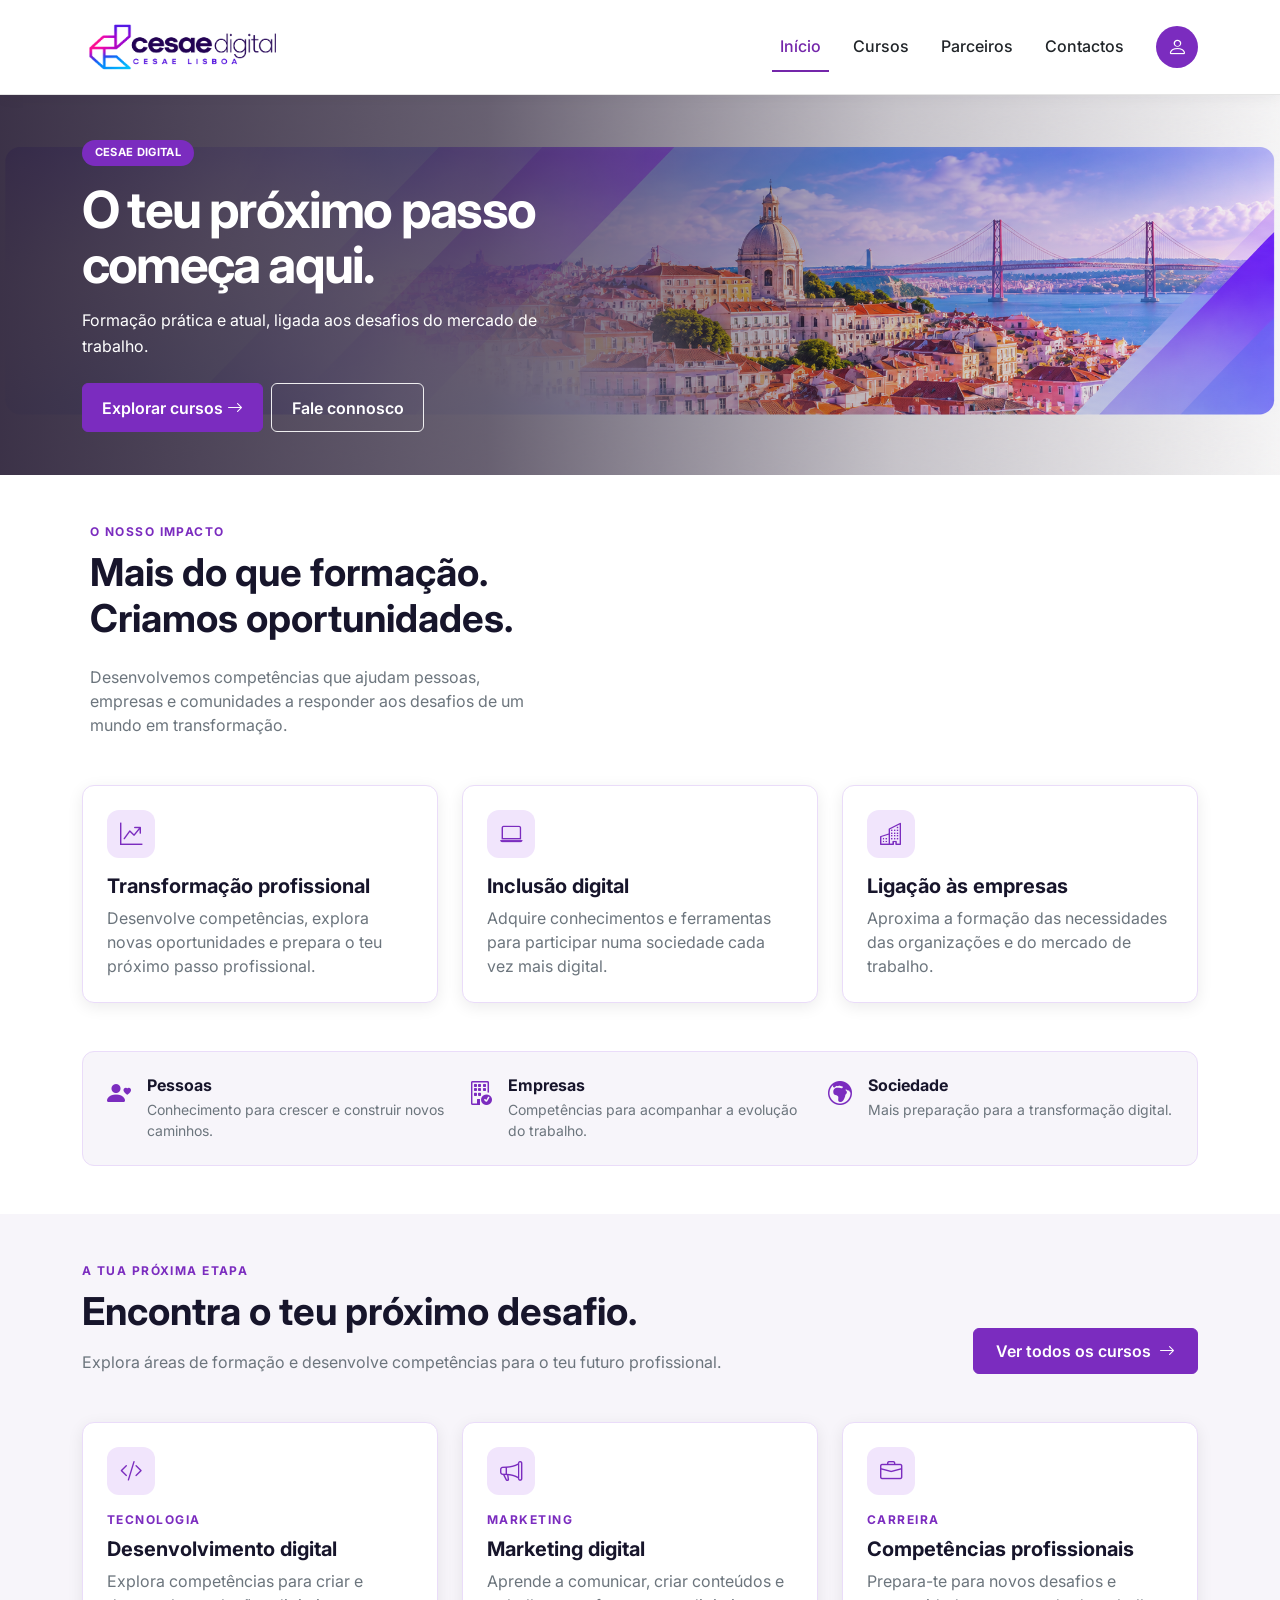
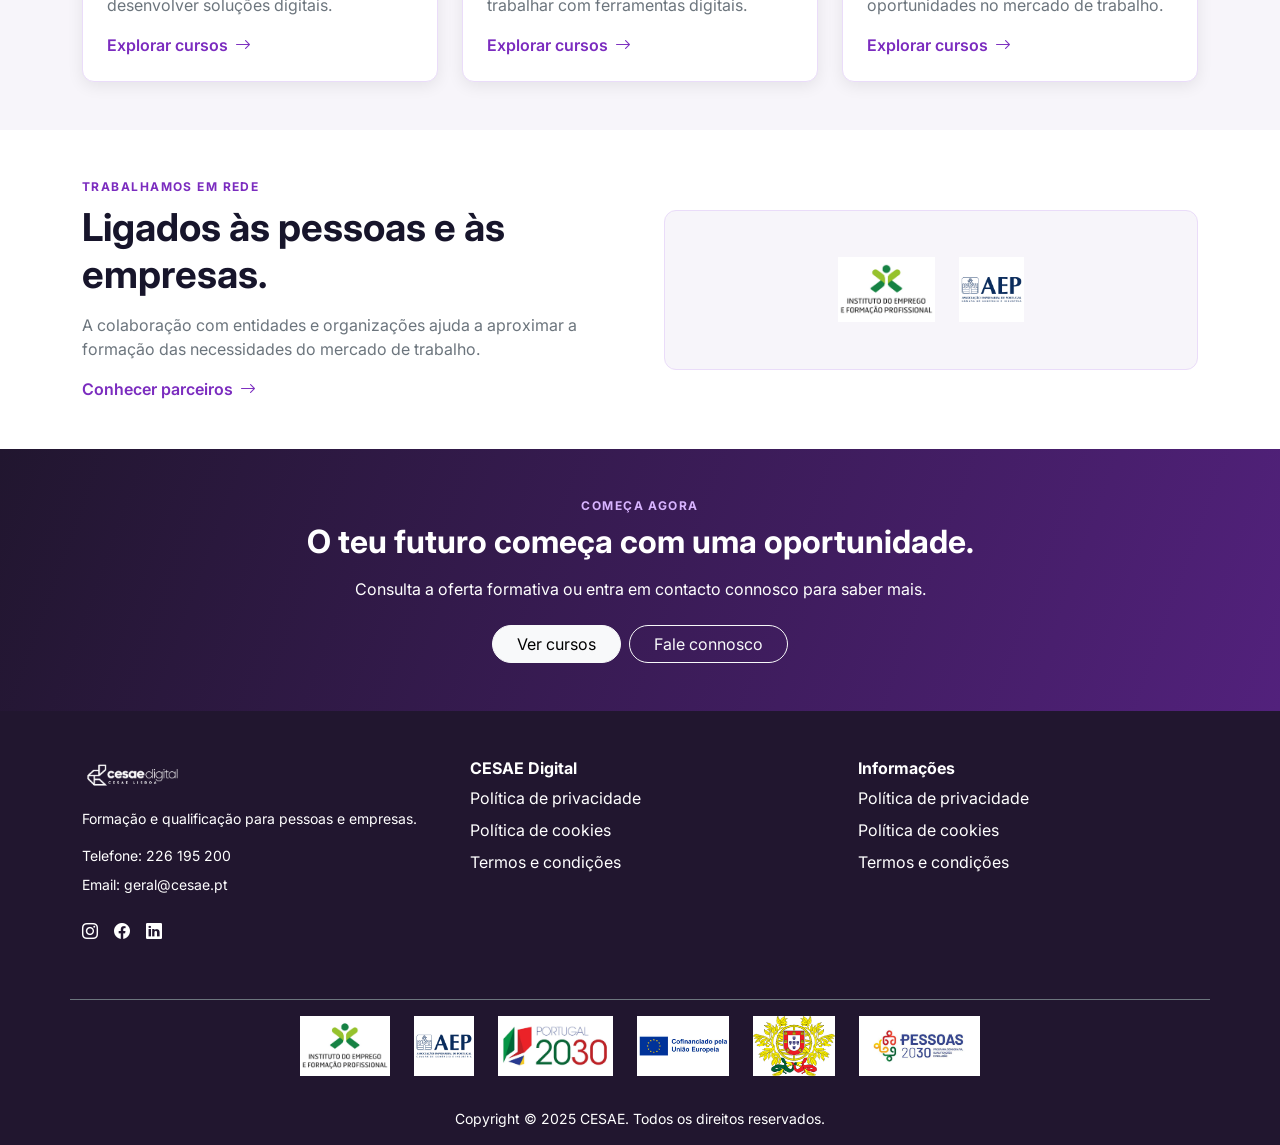
==== commit ecedeee7: "Adicionei os links em falta da secção informações no footer das paginas cursos, parceiros e index." ====
--- a/index.html
+++ b/index.html
@@ -487,7 +487,8 @@
 
                     <nav aria-label="Redes sociais" class="d-flex gap-3">
 
-                        <a href="https://www.instagram.com/cesae.digital/?hl=en" class="footer-link" aria-label="Instagram">
+                        <a href="https://www.instagram.com/cesae.digital/?hl=en" class="footer-link"
+                            aria-label="Instagram">
                             <i class="bi bi-instagram" aria-hidden="true"></i>
                         </a>
 
@@ -495,7 +496,8 @@
                             <i class="bi bi-facebook" aria-hidden="true"></i>
                         </a>
 
-                        <a href="https://www.linkedin.com/school/cesae-digital/home/" class="footer-link" aria-label="LinkedIn">
+                        <a href="https://www.linkedin.com/school/cesae-digital/home/" class="footer-link"
+                            aria-label="LinkedIn">
                             <i class="bi bi-linkedin" aria-hidden="true"></i>
                         </a>
 
@@ -511,9 +513,12 @@
                     <h2 class="h6 fw-bold">CESAE Digital</h2>
 
                     <ul class="list-unstyled footer-list">
-                        <li><a href="pages/cursos.html" class="footer-link">Cursos</a></li>
-                        <li><a href="pages/parceiros.html" class="footer-link">Parceiros</a></li>
-                        <li><a href="pages/contactos.html" class="footer-link">Contactos</a></li>
+                        <li><a href="https://www.cesaedigital.pt/fldrSite/pages/privacyPolicy.aspx"
+                                class="footer-link">Política de privacidade</a></li>
+                        <li><a href="https://www.cesaedigital.pt/fldrSite/pages/cookies.aspx"
+                                class="footer-link">Política de cookies</a></li>
+                        <li><a href="https://www.cesaedigital.pt/fldrSite/pages/termsAndConditions.aspx"
+                                class="footer-link">Termos e condições</a></li>
                     </ul>
 
                 </nav>
--- a/css/style.css
+++ b/css/style.css
@@ -119,29 +119,38 @@
     outline-offset: 3px;
 }
 
-/* Botão de perfil */
+/* ========================================
+   LOGIN BUTTON
+   ======================================== */
 
 .navbar .btn-login {
     display: inline-flex;
     align-items: center;
     justify-content: center;
-    width: 44px;
-    height: 44px;
+
+    width: 42px;
+    height: 42px;
     margin-left: 0.5rem;
     padding: 0;
-    color: #7426AA;
-    background-color: #f0e4fa;
+
+    background-color: var(--cor-primaria);
+    color: #ffffff;
+
     border: none;
-    border-radius: 12px;
-    font-size: 24px;
+    border-radius: 50%;
+
+    font-size: 1.25rem;
     line-height: 1;
     text-decoration: none;
-    transition: background-color 0.2s ease, color 0.2s ease;
+
+    transition:
+        background-color 0.2s ease,
+        color 0.2s ease;
 }
 
 .navbar .btn-login:hover {
-    color: #581985;
-    background-color: #e5d0f5;
+    background-color: #581985;
+    color: #ffffff;
 }
 
 .navbar .btn-login i {
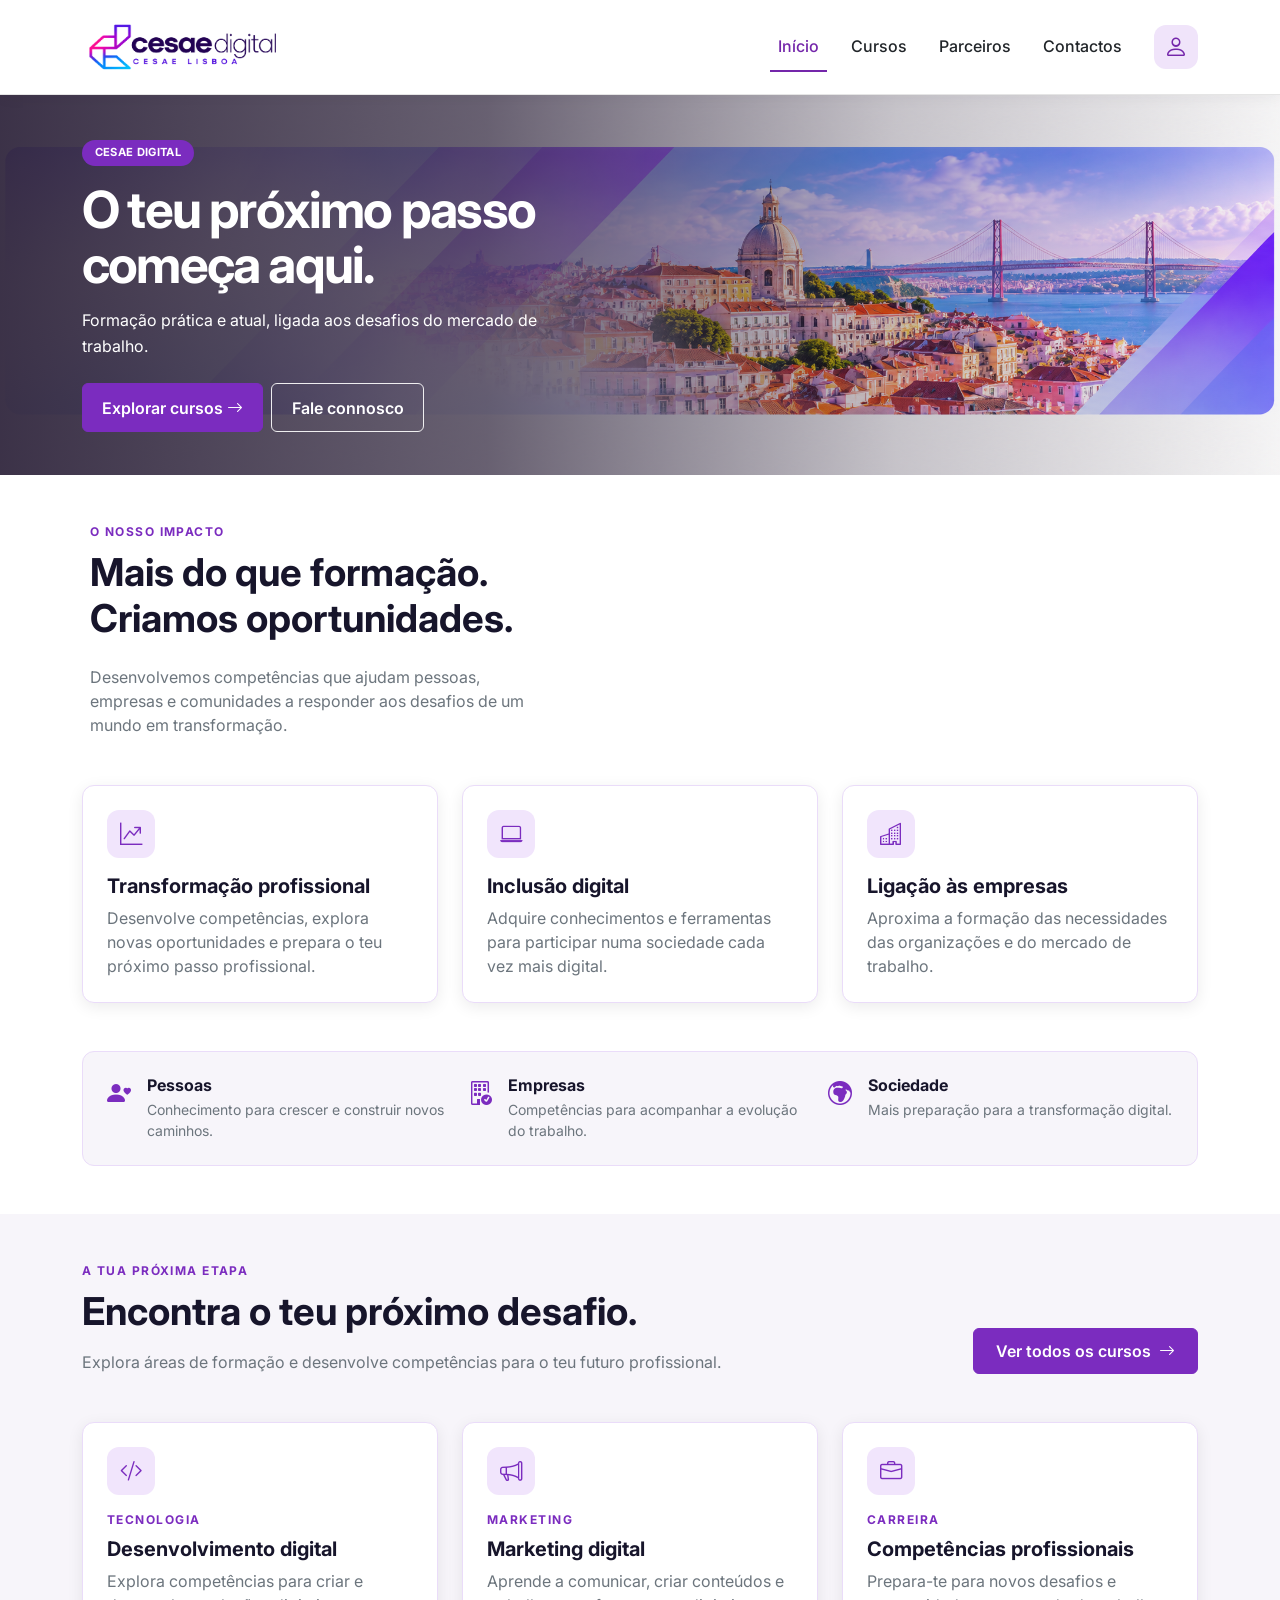
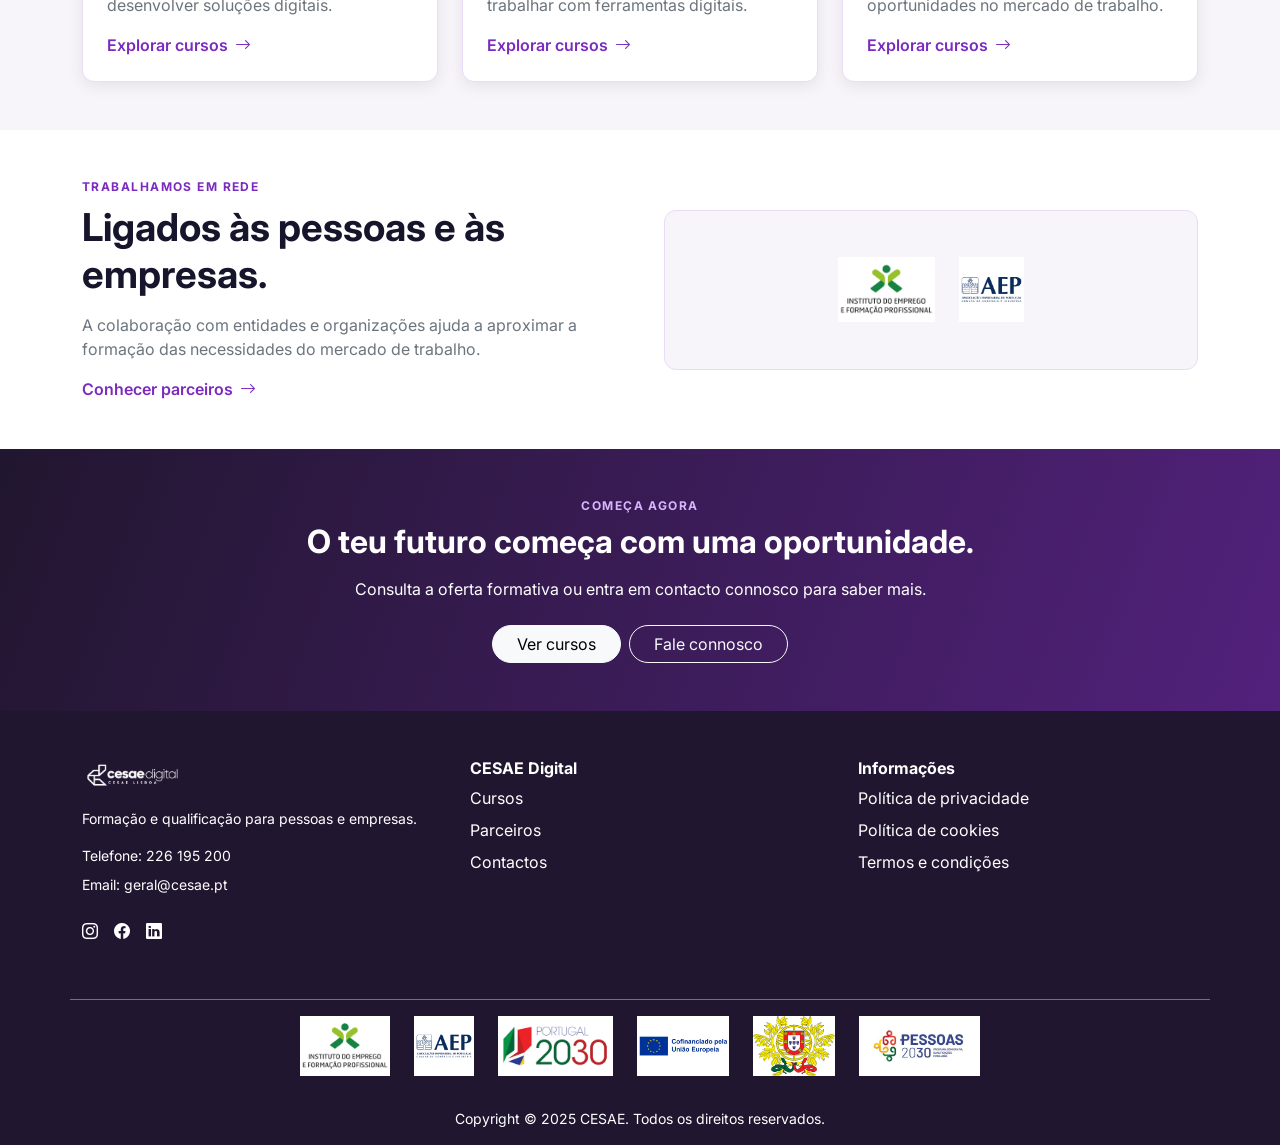
==== commit a9287a9b: "Revert "Contactos uni index style"" ====
--- a/index.html
+++ b/index.html
@@ -487,8 +487,7 @@
 
                     <nav aria-label="Redes sociais" class="d-flex gap-3">
 
-                        <a href="https://www.instagram.com/cesae.digital/?hl=en" class="footer-link"
-                            aria-label="Instagram">
+                        <a href="https://www.instagram.com/cesae.digital/?hl=en" class="footer-link" aria-label="Instagram">
                             <i class="bi bi-instagram" aria-hidden="true"></i>
                         </a>
 
@@ -496,8 +495,7 @@
                             <i class="bi bi-facebook" aria-hidden="true"></i>
                         </a>
 
-                        <a href="https://www.linkedin.com/school/cesae-digital/home/" class="footer-link"
-                            aria-label="LinkedIn">
+                        <a href="https://www.linkedin.com/school/cesae-digital/home/" class="footer-link" aria-label="LinkedIn">
                             <i class="bi bi-linkedin" aria-hidden="true"></i>
                         </a>
 
@@ -513,12 +511,9 @@
                     <h2 class="h6 fw-bold">CESAE Digital</h2>
 
                     <ul class="list-unstyled footer-list">
-                        <li><a href="https://www.cesaedigital.pt/fldrSite/pages/privacyPolicy.aspx"
-                                class="footer-link">Política de privacidade</a></li>
-                        <li><a href="https://www.cesaedigital.pt/fldrSite/pages/cookies.aspx"
-                                class="footer-link">Política de cookies</a></li>
-                        <li><a href="https://www.cesaedigital.pt/fldrSite/pages/termsAndConditions.aspx"
-                                class="footer-link">Termos e condições</a></li>
+                        <li><a href="pages/cursos.html" class="footer-link">Cursos</a></li>
+                        <li><a href="pages/parceiros.html" class="footer-link">Parceiros</a></li>
+                        <li><a href="pages/contactos.html" class="footer-link">Contactos</a></li>
                     </ul>
 
                 </nav>
--- a/css/style.css
+++ b/css/style.css
@@ -119,38 +119,29 @@
     outline-offset: 3px;
 }
 
-/* ========================================
-   LOGIN BUTTON
-   ======================================== */
+/* Botão de perfil */
 
 .navbar .btn-login {
     display: inline-flex;
     align-items: center;
     justify-content: center;
-
-    width: 42px;
-    height: 42px;
+    width: 44px;
+    height: 44px;
     margin-left: 0.5rem;
     padding: 0;
-
-    background-color: var(--cor-primaria);
-    color: #ffffff;
-
+    color: #7426AA;
+    background-color: #f0e4fa;
     border: none;
-    border-radius: 50%;
-
-    font-size: 1.25rem;
+    border-radius: 12px;
+    font-size: 24px;
     line-height: 1;
     text-decoration: none;
-
-    transition:
-        background-color 0.2s ease,
-        color 0.2s ease;
+    transition: background-color 0.2s ease, color 0.2s ease;
 }
 
 .navbar .btn-login:hover {
-    background-color: #581985;
-    color: #ffffff;
+    color: #581985;
+    background-color: #e5d0f5;
 }
 
 .navbar .btn-login i {
